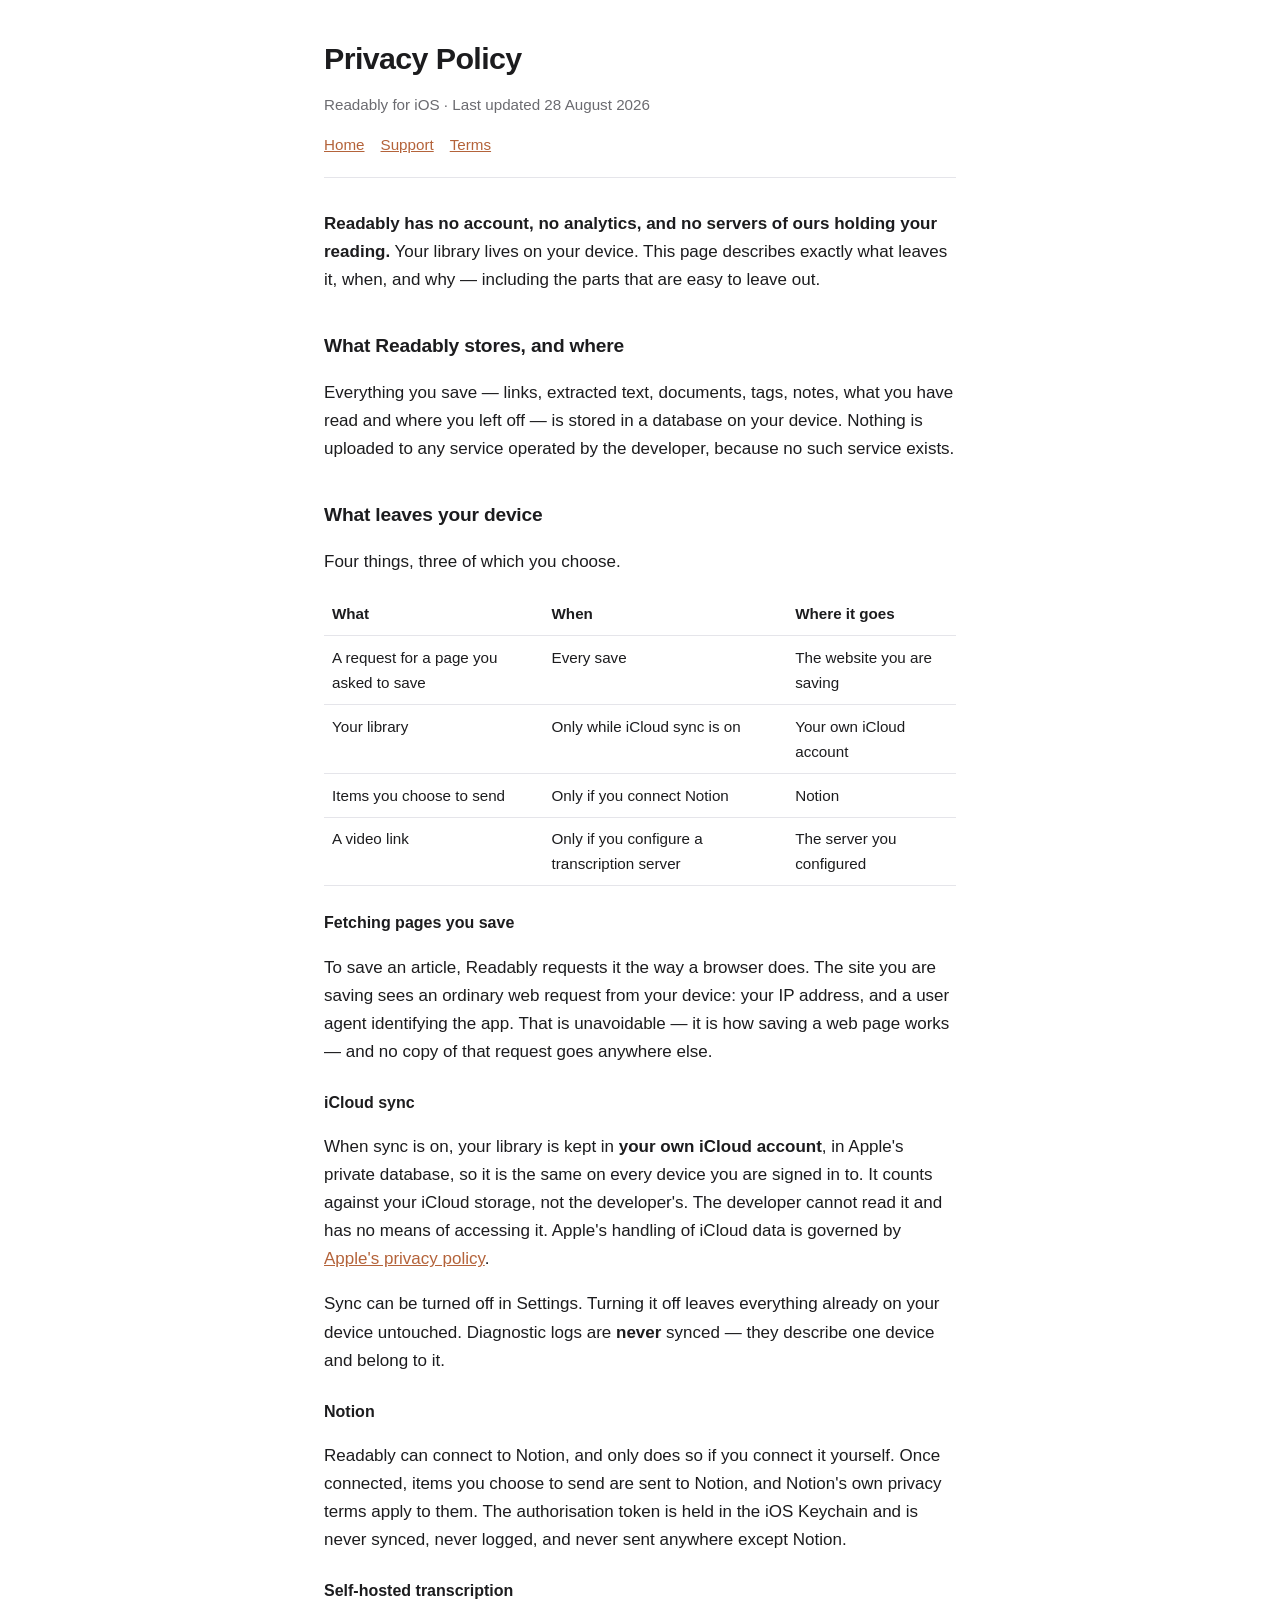
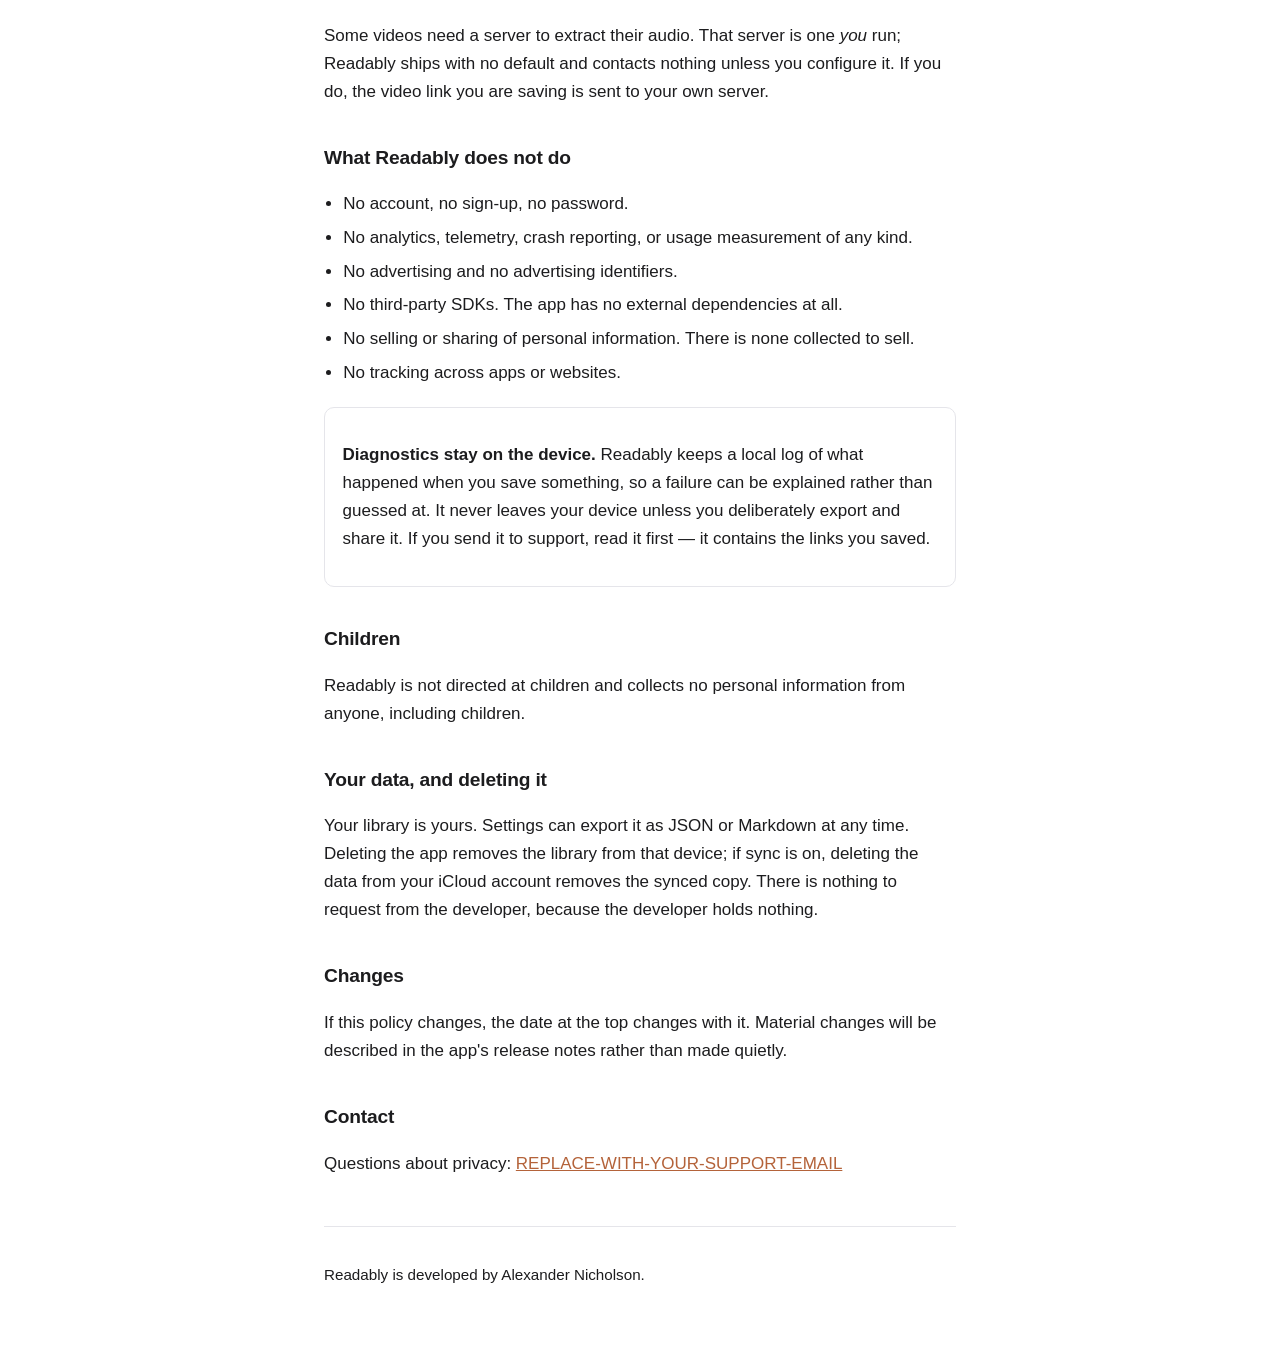
==== privacy.html @ fb73b1f8 "Privacy policy, support and terms for Readably Needed before external TestFlight: App Store Connect " ====
<!doctype html>
<html lang="en"><head>
<meta charset="utf-8"><meta name="viewport" content="width=device-width, initial-scale=1">
<title>Readably — Privacy Policy</title><link rel="stylesheet" href="style.css">
</head><body>
<header>
<h1>Privacy Policy</h1>
<p class="muted">Readably for iOS · Last updated 28 August 2026</p>
<nav class="muted"><a href="index.html">Home</a><a href="support.html">Support</a><a href="terms.html">Terms</a></nav>
</header>

<p><strong>Readably has no account, no analytics, and no servers of ours holding your
reading.</strong> Your library lives on your device. This page describes exactly what
leaves it, when, and why — including the parts that are easy to leave out.</p>

<h2>What Readably stores, and where</h2>
<p>Everything you save — links, extracted text, documents, tags, notes, what you have read
and where you left off — is stored in a database on your device. Nothing is uploaded to any
service operated by the developer, because no such service exists.</p>

<h2>What leaves your device</h2>
<p>Four things, three of which you choose.</p>

<table>
<tr><th>What</th><th>When</th><th>Where it goes</th></tr>
<tr><td>A request for a page you asked to save</td><td>Every save</td><td>The website you are saving</td></tr>
<tr><td>Your library</td><td>Only while iCloud sync is on</td><td>Your own iCloud account</td></tr>
<tr><td>Items you choose to send</td><td>Only if you connect Notion</td><td>Notion</td></tr>
<tr><td>A video link</td><td>Only if you configure a transcription server</td><td>The server you configured</td></tr>
</table>

<h3>Fetching pages you save</h3>
<p>To save an article, Readably requests it the way a browser does. The site you are saving
sees an ordinary web request from your device: your IP address, and a user agent
identifying the app. That is unavoidable — it is how saving a web page works — and no
copy of that request goes anywhere else.</p>

<h3>iCloud sync</h3>
<p>When sync is on, your library is kept in <strong>your own iCloud account</strong>, in
Apple's private database, so it is the same on every device you are signed in to. It counts
against your iCloud storage, not the developer's. The developer cannot read it and has no
means of accessing it. Apple's handling of iCloud data is governed by
<a href="https://www.apple.com/legal/privacy/">Apple's privacy policy</a>.</p>
<p>Sync can be turned off in Settings. Turning it off leaves everything already on your
device untouched. Diagnostic logs are <strong>never</strong> synced — they describe one
device and belong to it.</p>

<h3>Notion</h3>
<p>Readably can connect to Notion, and only does so if you connect it yourself. Once
connected, items you choose to send are sent to Notion, and Notion's own privacy terms
apply to them. The authorisation token is held in the iOS Keychain and is never synced,
never logged, and never sent anywhere except Notion.</p>

<h3>Self-hosted transcription</h3>
<p>Some videos need a server to extract their audio. That server is one <em>you</em> run;
Readably ships with no default and contacts nothing unless you configure it. If you do, the
video link you are saving is sent to your own server.</p>

<h2>What Readably does not do</h2>
<ul>
<li>No account, no sign-up, no password.</li>
<li>No analytics, telemetry, crash reporting, or usage measurement of any kind.</li>
<li>No advertising and no advertising identifiers.</li>
<li>No third-party SDKs. The app has no external dependencies at all.</li>
<li>No selling or sharing of personal information. There is none collected to sell.</li>
<li>No tracking across apps or websites.</li>
</ul>

<div class="box">
<p><strong>Diagnostics stay on the device.</strong> Readably keeps a local log of what
happened when you save something, so a failure can be explained rather than guessed at. It
never leaves your device unless you deliberately export and share it. If you send it to
support, read it first — it contains the links you saved.</p>
</div>

<h2>Children</h2>
<p>Readably is not directed at children and collects no personal information from anyone,
including children.</p>

<h2>Your data, and deleting it</h2>
<p>Your library is yours. Settings can export it as JSON or Markdown at any time. Deleting
the app removes the library from that device; if sync is on, deleting the data from your
iCloud account removes the synced copy. There is nothing to request from the developer,
because the developer holds nothing.</p>

<h2>Changes</h2>
<p>If this policy changes, the date at the top changes with it. Material changes will be
described in the app's release notes rather than made quietly.</p>

<h2>Contact</h2>
<p>Questions about privacy: <a href="mailto:REPLACE-WITH-YOUR-SUPPORT-EMAIL">REPLACE-WITH-YOUR-SUPPORT-EMAIL</a></p>

<footer class="muted"><p>Readably is developed by Alexander Nicholson.</p></footer>
</body></html>
---- style.css ----
:root {
  --bg: #ffffff; --fg: #1c1c1e; --muted: #6b6b70;
  --rule: #e5e5ea; --accent: #b4633a;
}
@media (prefers-color-scheme: dark) {
  :root { --bg: #131315; --fg: #ececee; --muted: #9a9aa0; --rule: #2c2c2f; --accent: #e08a5c; }
}
* { box-sizing: border-box; }
body {
  margin: 0 auto; padding: 2.5rem 1.25rem 4rem; max-width: 42rem;
  background: var(--bg); color: var(--fg);
  font: 17px/1.65 -apple-system, BlinkMacSystemFont, "Segoe UI", Helvetica, Arial, sans-serif;
}
header { border-bottom: 1px solid var(--rule); padding-bottom: 1.25rem; margin-bottom: 2rem; }
h1 { font-size: 1.9rem; line-height: 1.2; margin: 0 0 .4rem; letter-spacing: -0.02em; }
h2 { font-size: 1.2rem; margin: 2.25rem 0 .6rem; letter-spacing: -0.01em; }
h3 { font-size: 1rem; margin: 1.5rem 0 .4rem; }
p, li { color: var(--fg); }
a { color: var(--accent); }
.muted { color: var(--muted); font-size: .95rem; }
nav a { margin-right: 1rem; }
ul { padding-left: 1.2rem; }
li { margin: .35rem 0; }
table { border-collapse: collapse; width: 100%; margin: 1rem 0; font-size: .95rem; }
th, td { text-align: left; padding: .55rem .5rem; border-bottom: 1px solid var(--rule); vertical-align: top; }
th { font-weight: 600; }
.box { border: 1px solid var(--rule); border-radius: 10px; padding: 1rem 1.1rem; margin: 1.25rem 0; }
footer { margin-top: 3rem; padding-top: 1.25rem; border-top: 1px solid var(--rule); }
code { font-size: .9em; background: rgba(128,128,128,.14); padding: .1em .35em; border-radius: 4px; }
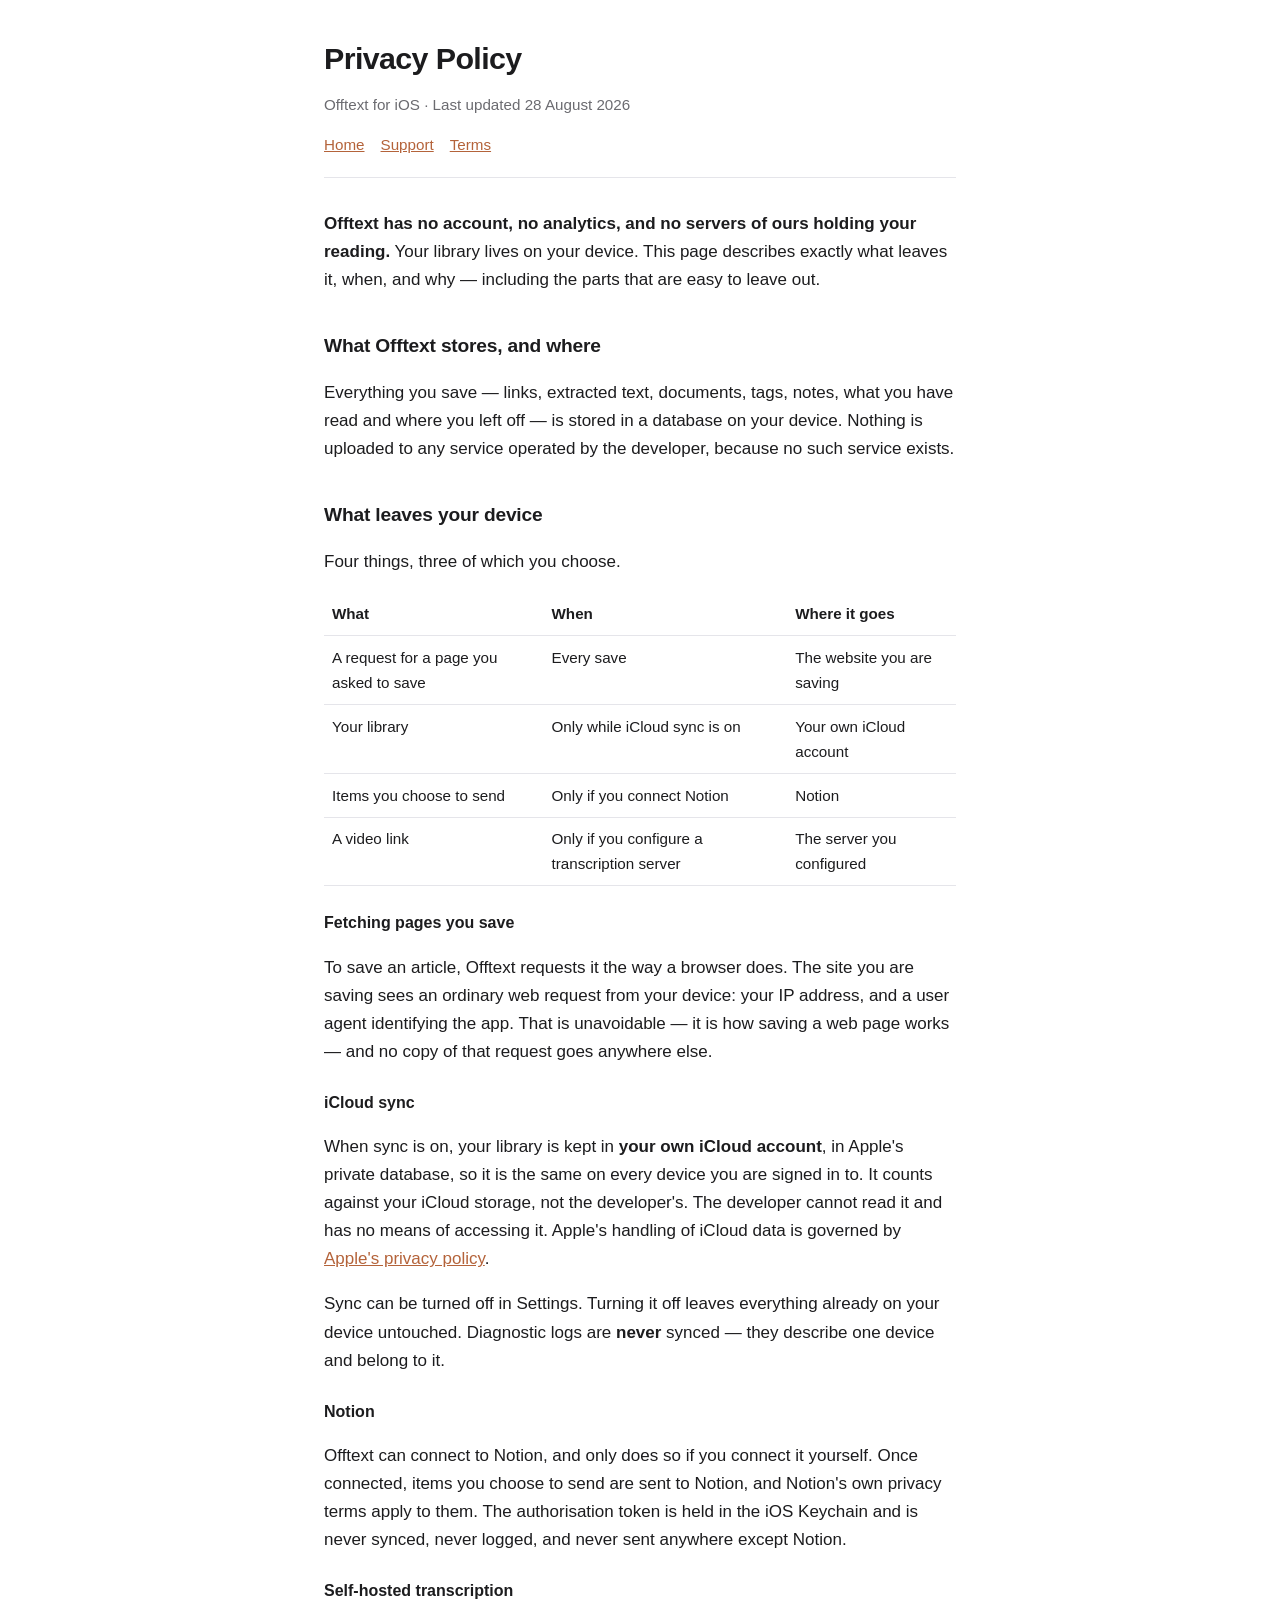
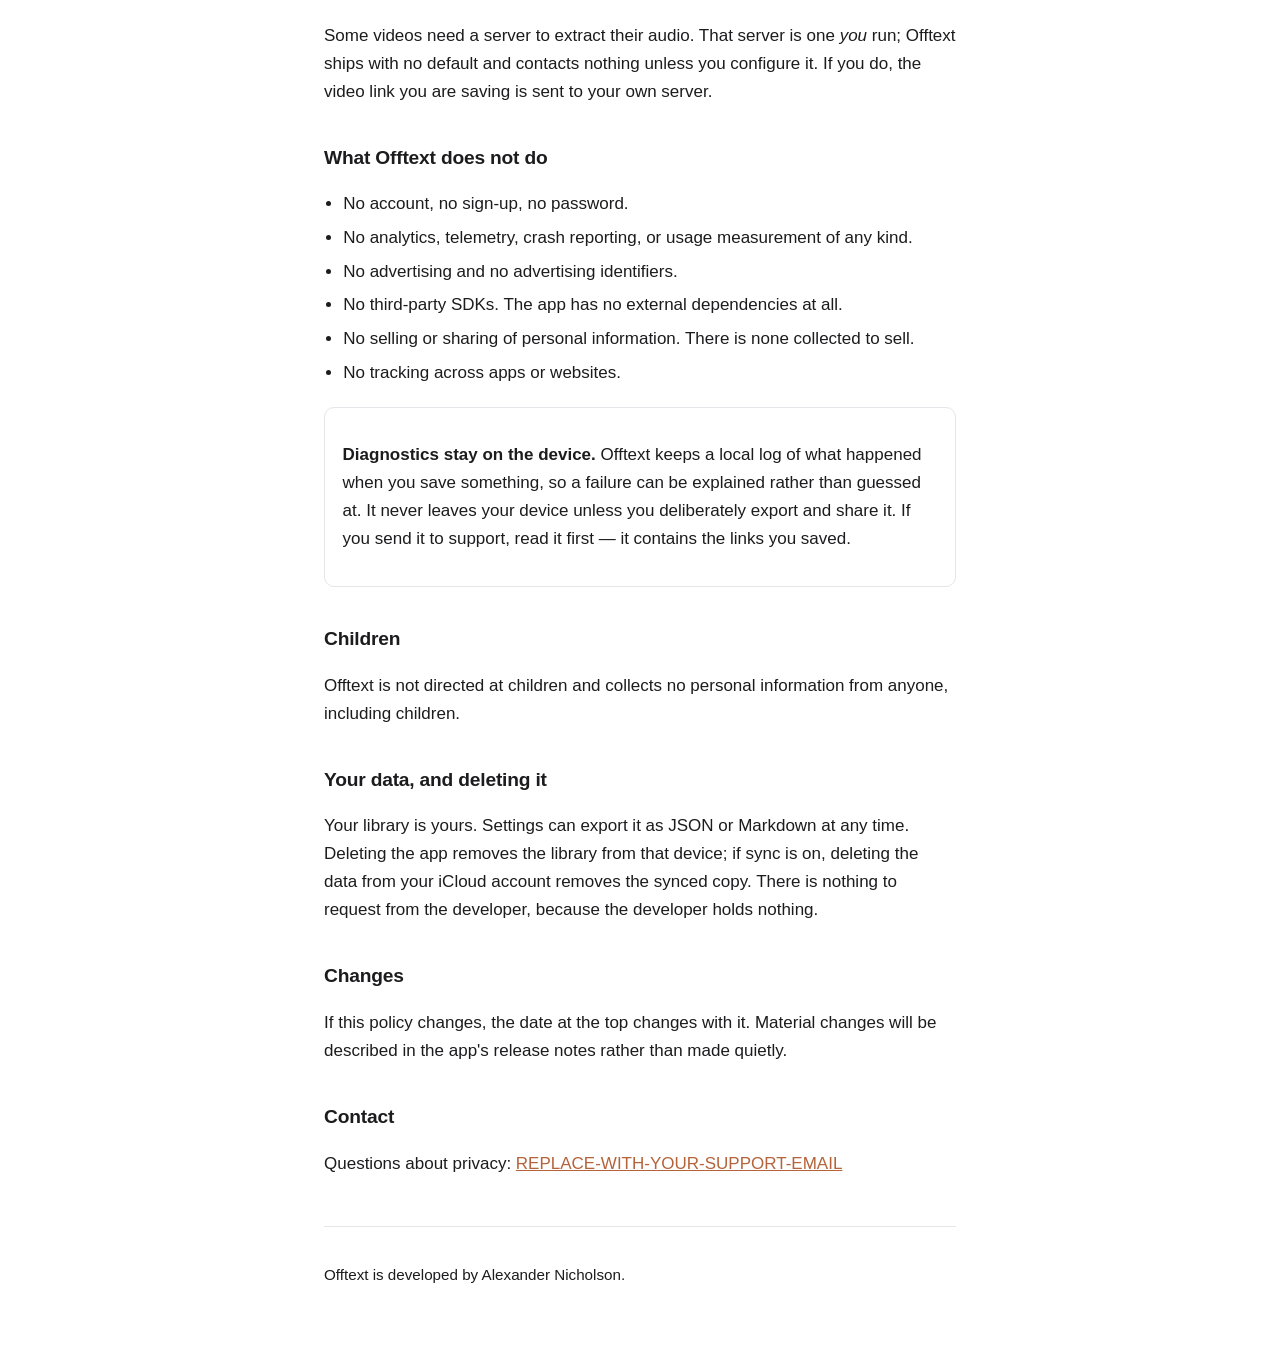
==== commit 37cfae58: "Rename Readably to Offtext Co-Authored-By: Claude Fable 5.2 <noreply@anthropic.com> Claude-Session: " ====
--- a/privacy.html
+++ b/privacy.html
@@ -1,19 +1,19 @@
 <!doctype html>
 <html lang="en"><head>
 <meta charset="utf-8"><meta name="viewport" content="width=device-width, initial-scale=1">
-<title>Readably — Privacy Policy</title><link rel="stylesheet" href="style.css">
+<title>Offtext — Privacy Policy</title><link rel="stylesheet" href="style.css">
 </head><body>
 <header>
 <h1>Privacy Policy</h1>
-<p class="muted">Readably for iOS · Last updated 28 August 2026</p>
+<p class="muted">Offtext for iOS · Last updated 28 August 2026</p>
 <nav class="muted"><a href="index.html">Home</a><a href="support.html">Support</a><a href="terms.html">Terms</a></nav>
 </header>
 
-<p><strong>Readably has no account, no analytics, and no servers of ours holding your
+<p><strong>Offtext has no account, no analytics, and no servers of ours holding your
 reading.</strong> Your library lives on your device. This page describes exactly what
 leaves it, when, and why — including the parts that are easy to leave out.</p>
 
-<h2>What Readably stores, and where</h2>
+<h2>What Offtext stores, and where</h2>
 <p>Everything you save — links, extracted text, documents, tags, notes, what you have read
 and where you left off — is stored in a database on your device. Nothing is uploaded to any
 service operated by the developer, because no such service exists.</p>
@@ -30,7 +30,7 @@
 </table>
 
 <h3>Fetching pages you save</h3>
-<p>To save an article, Readably requests it the way a browser does. The site you are saving
+<p>To save an article, Offtext requests it the way a browser does. The site you are saving
 sees an ordinary web request from your device: your IP address, and a user agent
 identifying the app. That is unavoidable — it is how saving a web page works — and no
 copy of that request goes anywhere else.</p>
@@ -46,17 +46,17 @@
 device and belong to it.</p>
 
 <h3>Notion</h3>
-<p>Readably can connect to Notion, and only does so if you connect it yourself. Once
+<p>Offtext can connect to Notion, and only does so if you connect it yourself. Once
 connected, items you choose to send are sent to Notion, and Notion's own privacy terms
 apply to them. The authorisation token is held in the iOS Keychain and is never synced,
 never logged, and never sent anywhere except Notion.</p>
 
 <h3>Self-hosted transcription</h3>
 <p>Some videos need a server to extract their audio. That server is one <em>you</em> run;
-Readably ships with no default and contacts nothing unless you configure it. If you do, the
+Offtext ships with no default and contacts nothing unless you configure it. If you do, the
 video link you are saving is sent to your own server.</p>
 
-<h2>What Readably does not do</h2>
+<h2>What Offtext does not do</h2>
 <ul>
 <li>No account, no sign-up, no password.</li>
 <li>No analytics, telemetry, crash reporting, or usage measurement of any kind.</li>
@@ -67,14 +67,14 @@
 </ul>
 
 <div class="box">
-<p><strong>Diagnostics stay on the device.</strong> Readably keeps a local log of what
+<p><strong>Diagnostics stay on the device.</strong> Offtext keeps a local log of what
 happened when you save something, so a failure can be explained rather than guessed at. It
 never leaves your device unless you deliberately export and share it. If you send it to
 support, read it first — it contains the links you saved.</p>
 </div>
 
 <h2>Children</h2>
-<p>Readably is not directed at children and collects no personal information from anyone,
+<p>Offtext is not directed at children and collects no personal information from anyone,
 including children.</p>
 
 <h2>Your data, and deleting it</h2>
@@ -90,5 +90,5 @@
 <h2>Contact</h2>
 <p>Questions about privacy: <a href="mailto:REPLACE-WITH-YOUR-SUPPORT-EMAIL">REPLACE-WITH-YOUR-SUPPORT-EMAIL</a></p>
 
-<footer class="muted"><p>Readably is developed by Alexander Nicholson.</p></footer>
+<footer class="muted"><p>Offtext is developed by Alexander Nicholson.</p></footer>
 </body></html>
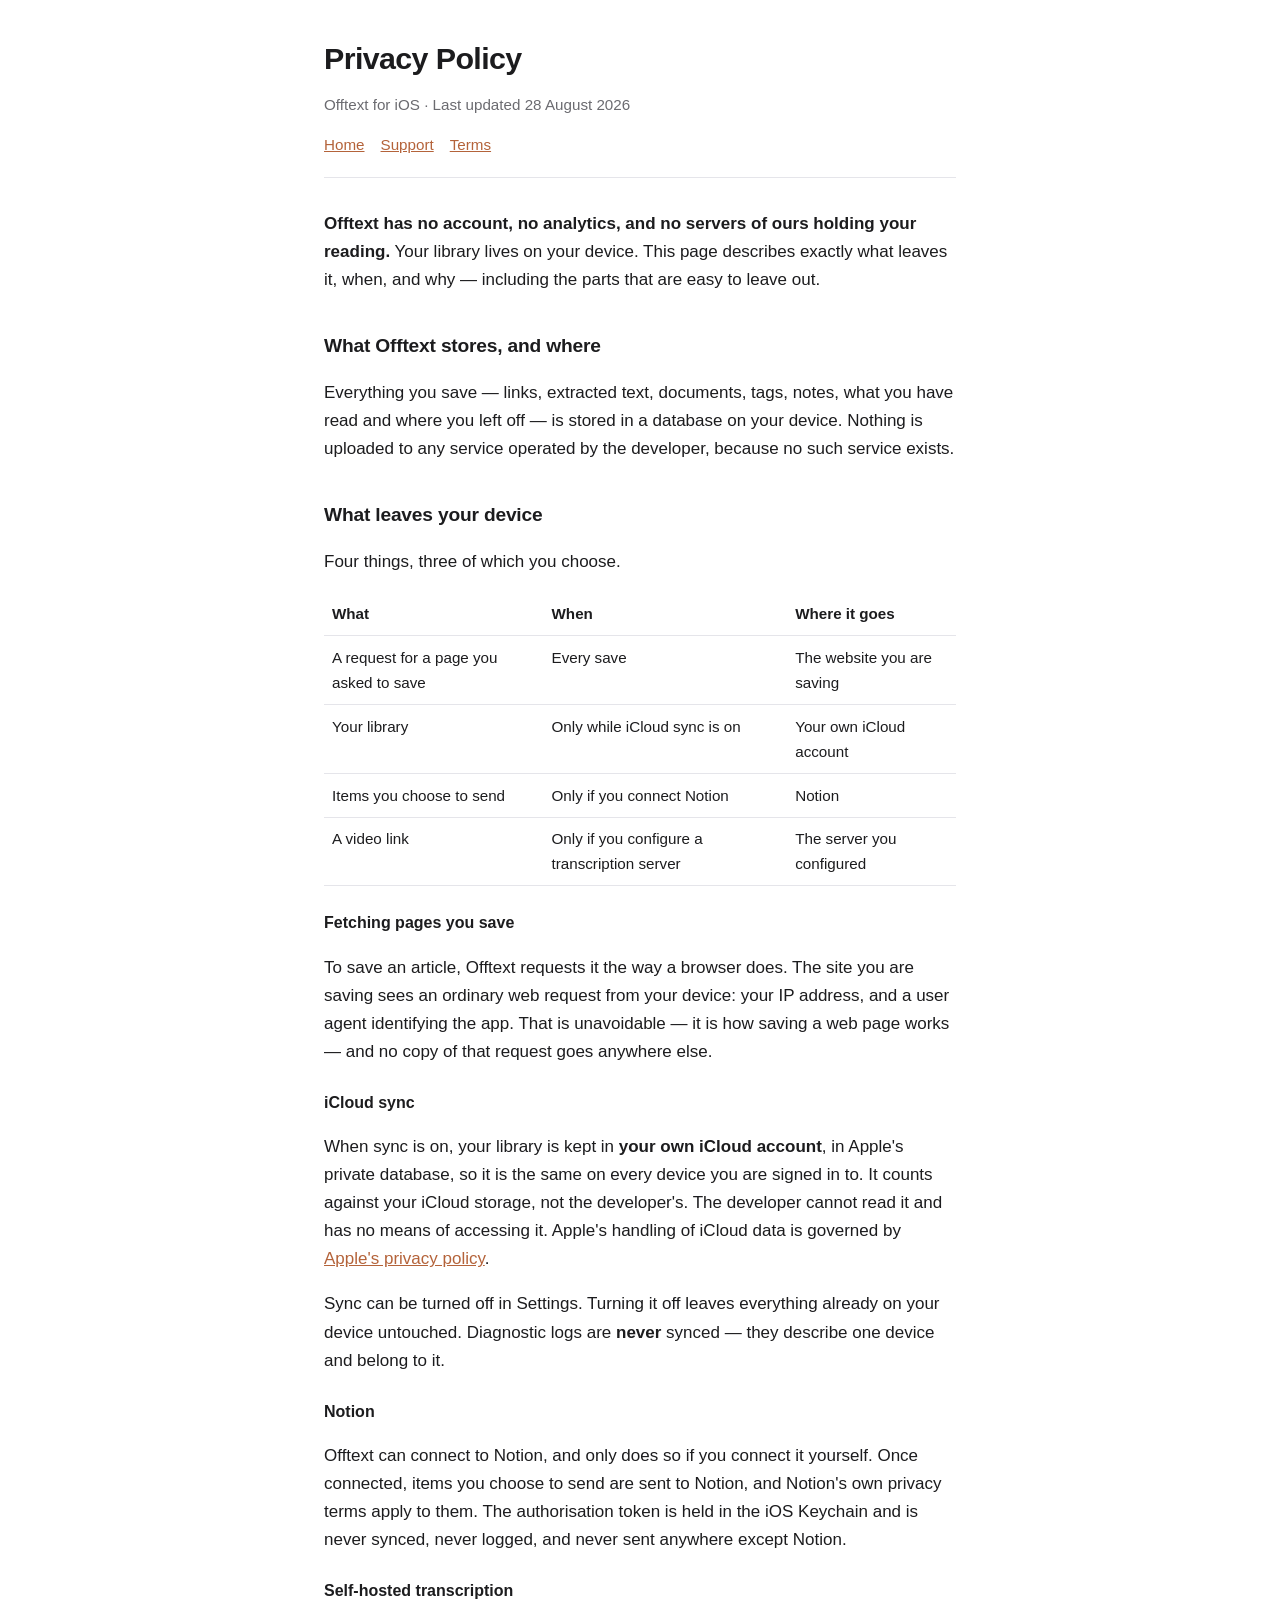
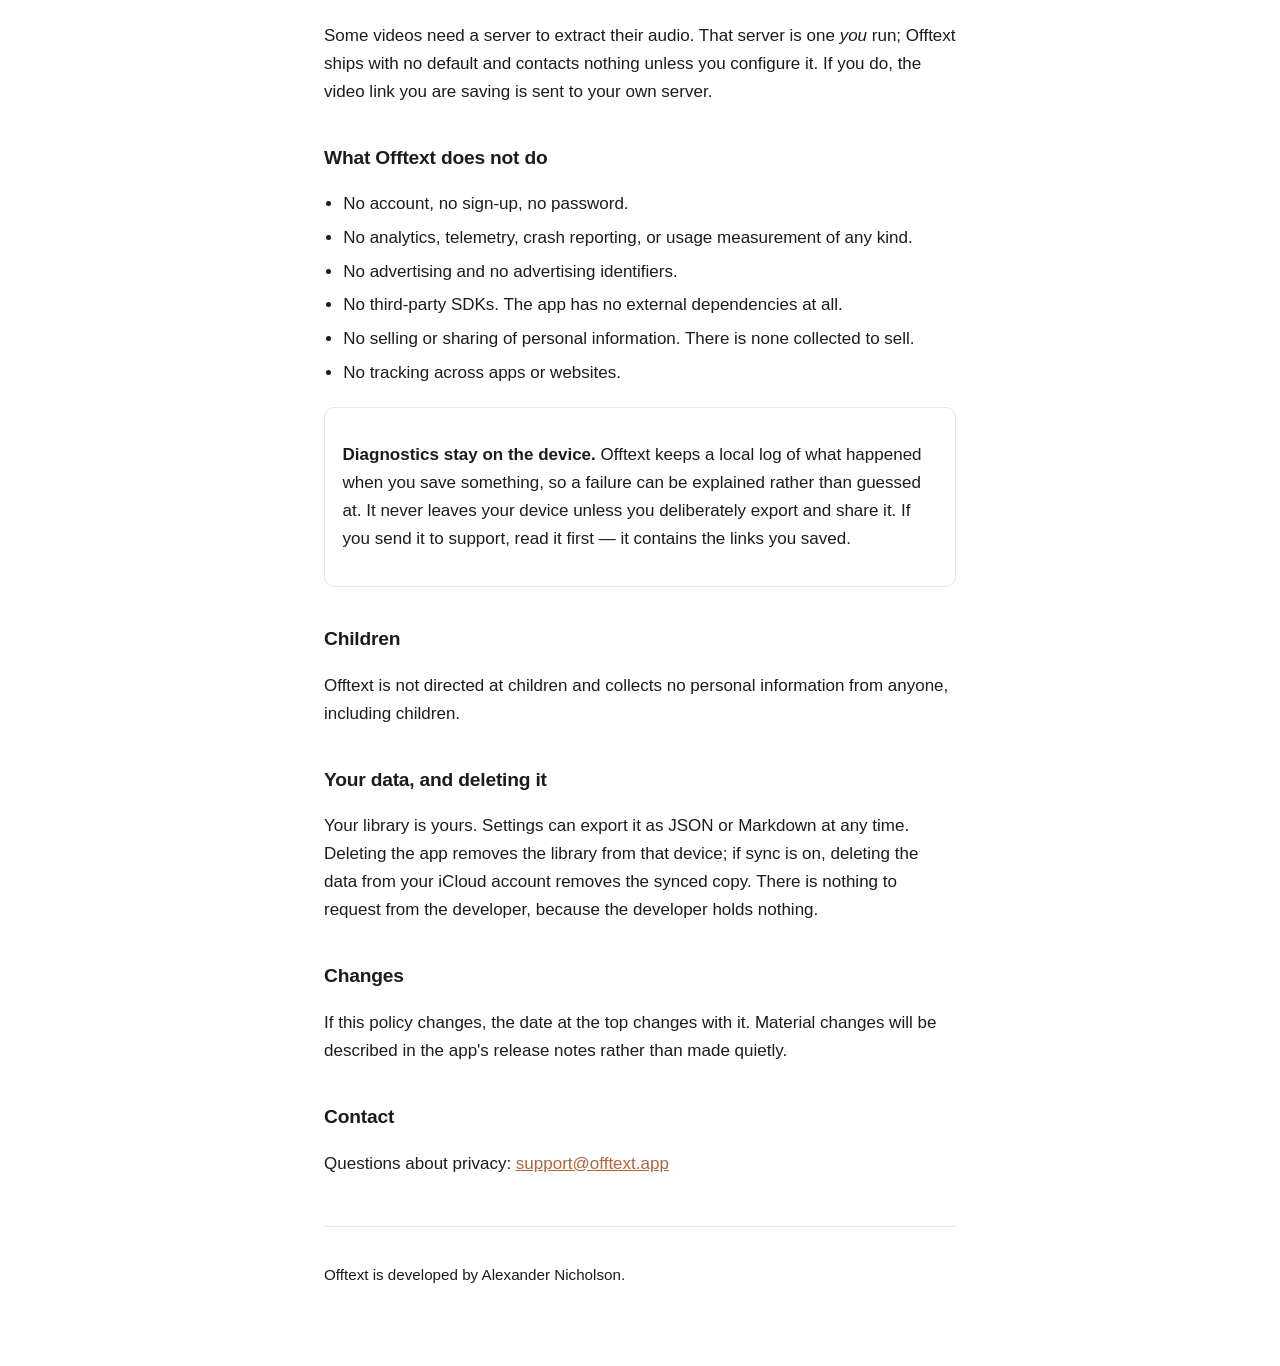
==== commit e9f6f0f3: "Add the support address: support@offtext.app Co-Authored-By: Claude Fable 5.2 <noreply@anthropic.com" ====
--- a/privacy.html
+++ b/privacy.html
@@ -88,7 +88,7 @@
 described in the app's release notes rather than made quietly.</p>
 
 <h2>Contact</h2>
-<p>Questions about privacy: <a href="mailto:REPLACE-WITH-YOUR-SUPPORT-EMAIL">REPLACE-WITH-YOUR-SUPPORT-EMAIL</a></p>
+<p>Questions about privacy: <a href="mailto:support@offtext.app">support@offtext.app</a></p>
 
 <footer class="muted"><p>Offtext is developed by Alexander Nicholson.</p></footer>
 </body></html>
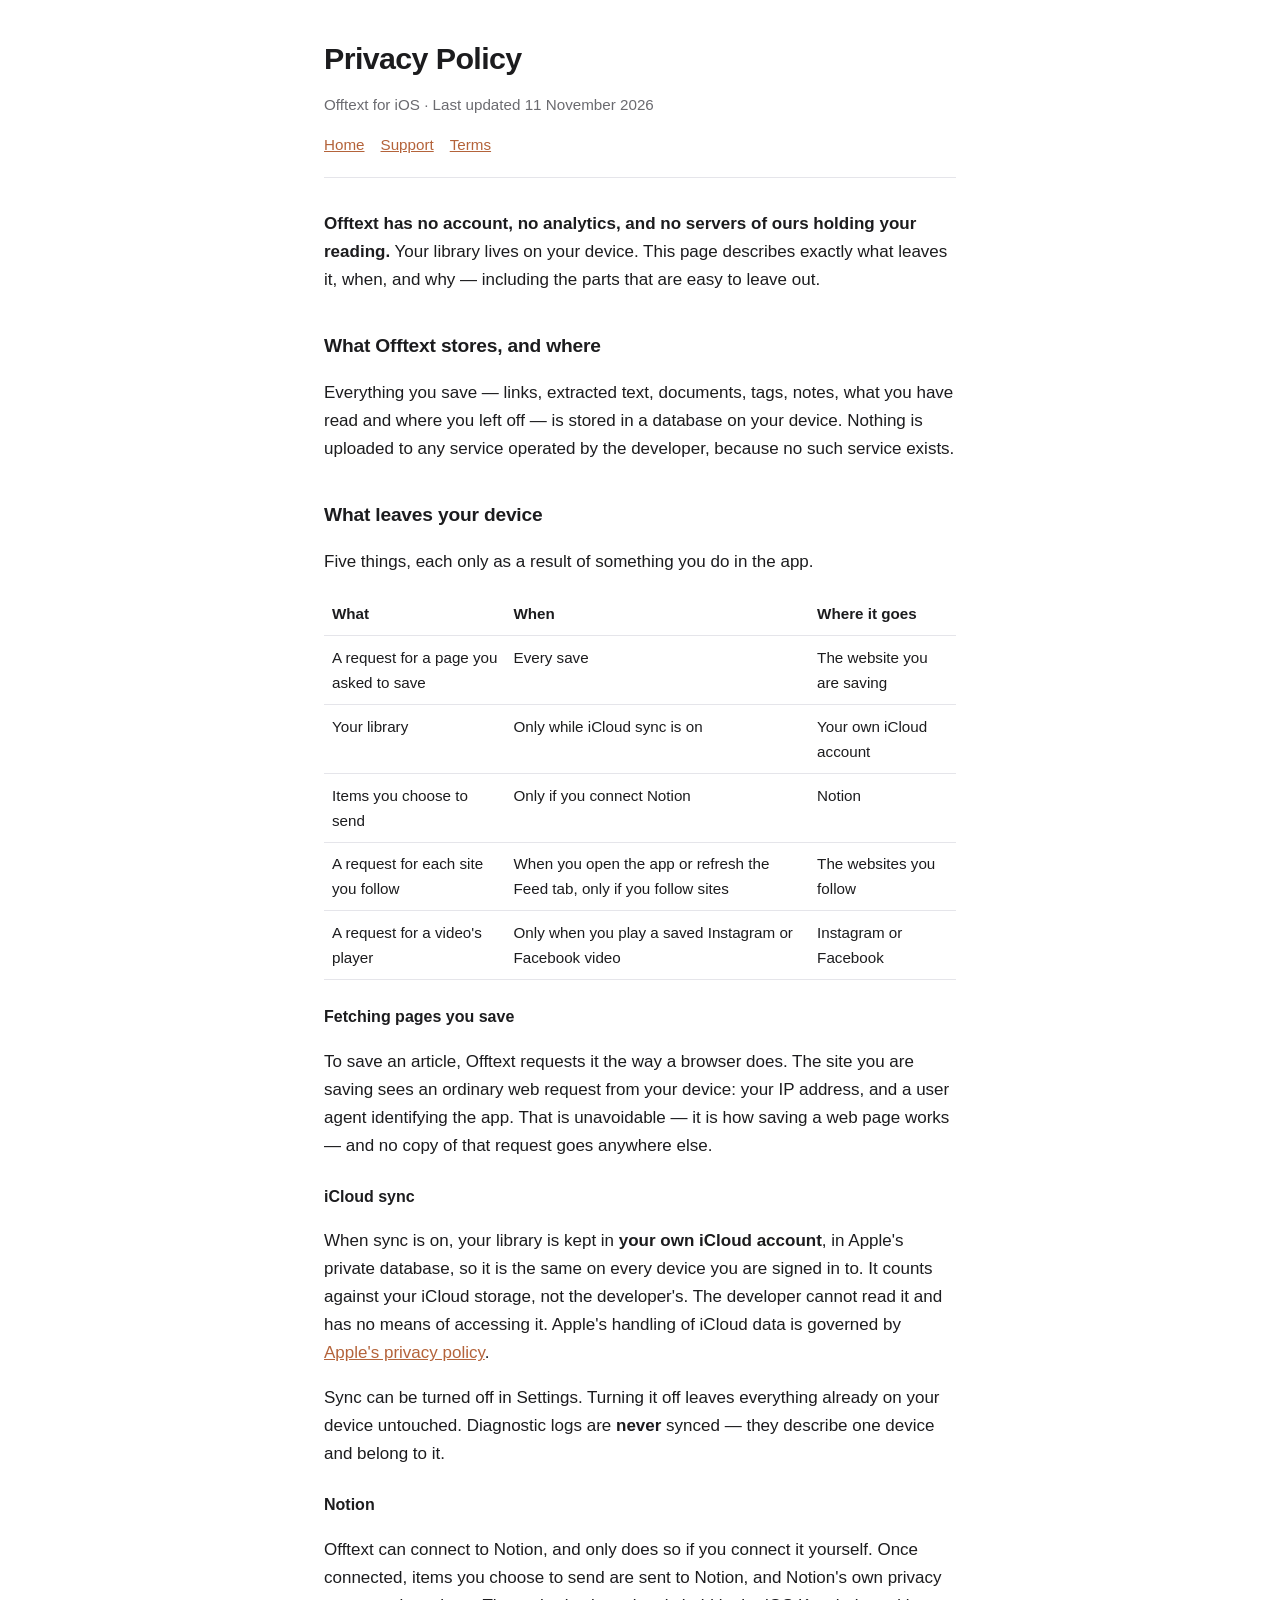
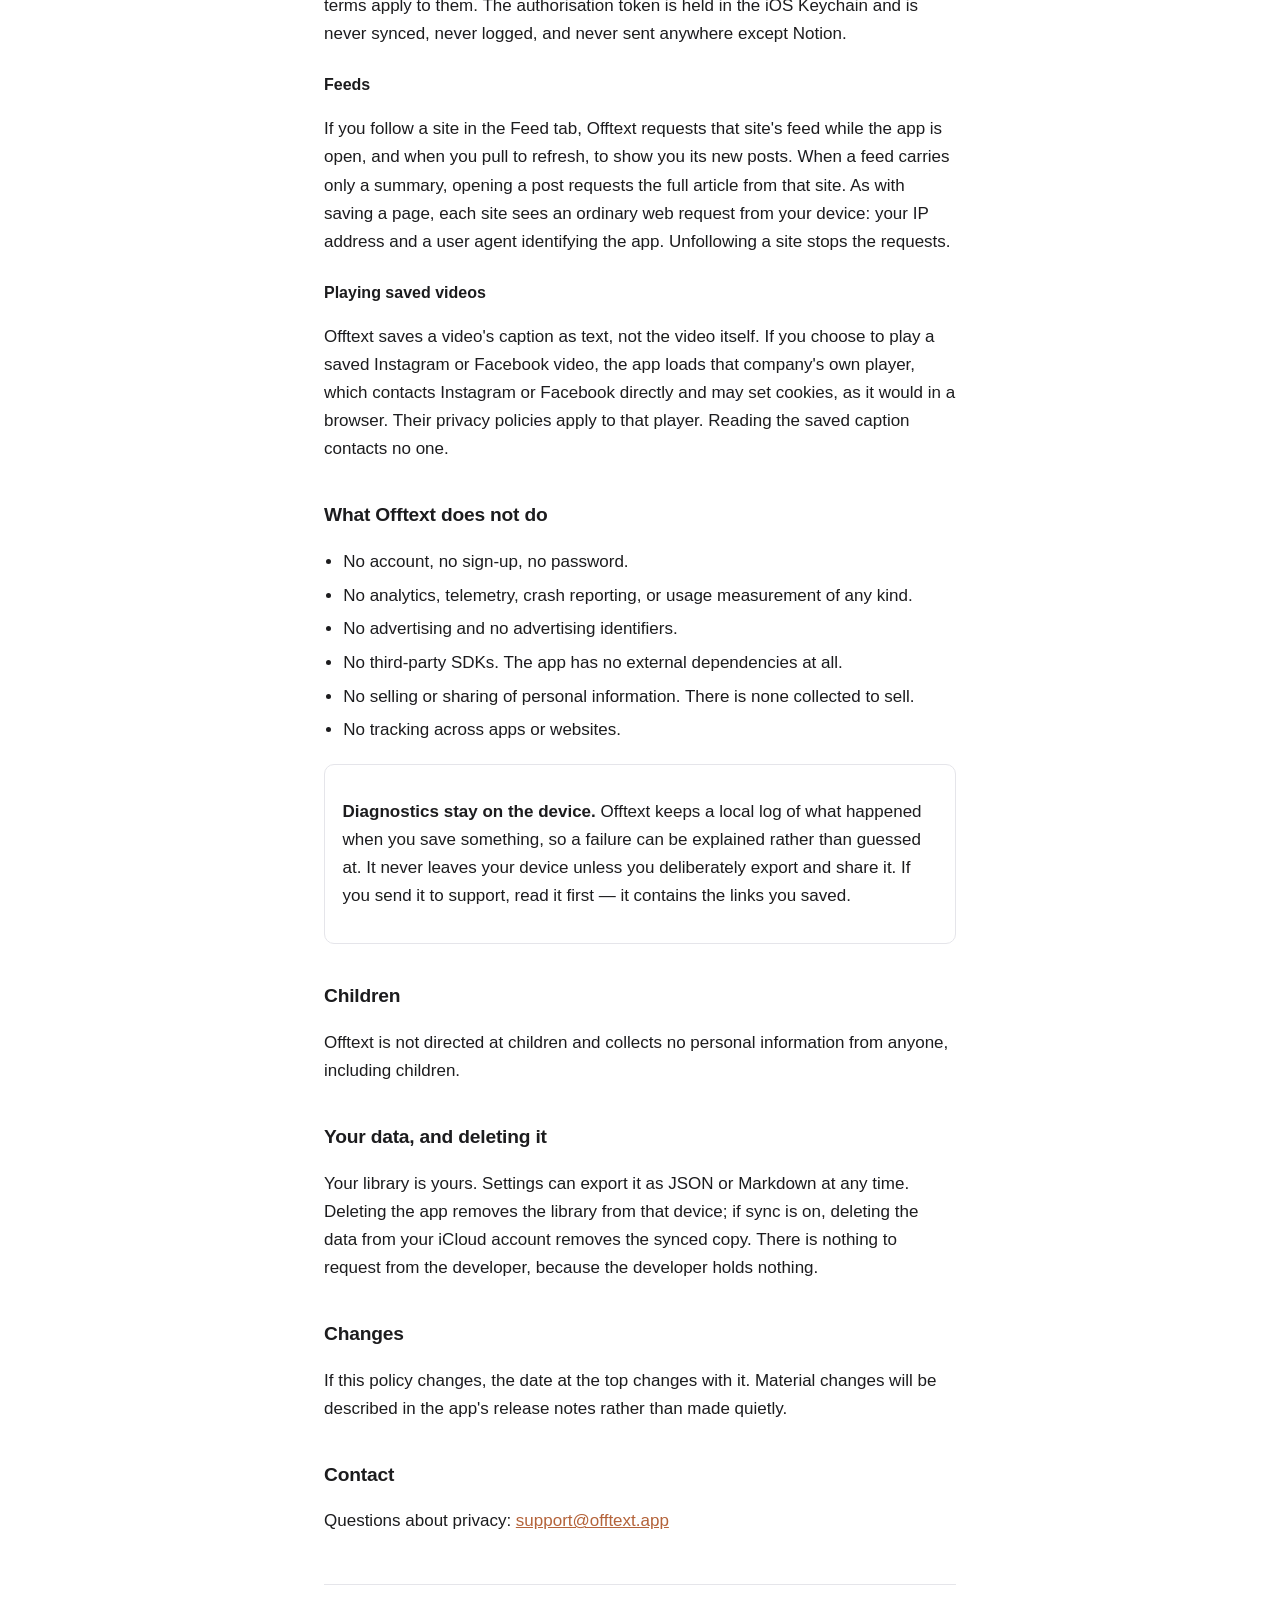
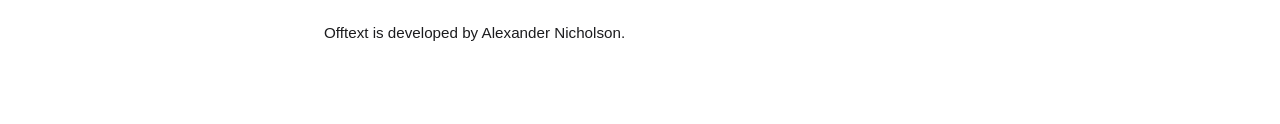
==== commit b487abb1: "Privacy policy: add Feeds and video playback, remove the transcription server The app has no server " ====
--- a/privacy.html
+++ b/privacy.html
@@ -5,7 +5,7 @@
 </head><body>
 <header>
 <h1>Privacy Policy</h1>
-<p class="muted">Offtext for iOS · Last updated 28 August 2026</p>
+<p class="muted">Offtext for iOS · Last updated 11 November 2026</p>
 <nav class="muted"><a href="index.html">Home</a><a href="support.html">Support</a><a href="terms.html">Terms</a></nav>
 </header>
 
@@ -19,14 +19,15 @@
 service operated by the developer, because no such service exists.</p>
 
 <h2>What leaves your device</h2>
-<p>Four things, three of which you choose.</p>
+<p>Five things, each only as a result of something you do in the app.</p>
 
 <table>
 <tr><th>What</th><th>When</th><th>Where it goes</th></tr>
 <tr><td>A request for a page you asked to save</td><td>Every save</td><td>The website you are saving</td></tr>
 <tr><td>Your library</td><td>Only while iCloud sync is on</td><td>Your own iCloud account</td></tr>
 <tr><td>Items you choose to send</td><td>Only if you connect Notion</td><td>Notion</td></tr>
-<tr><td>A video link</td><td>Only if you configure a transcription server</td><td>The server you configured</td></tr>
+<tr><td>A request for each site you follow</td><td>When you open the app or refresh the Feed tab, only if you follow sites</td><td>The websites you follow</td></tr>
+<tr><td>A request for a video's player</td><td>Only when you play a saved Instagram or Facebook video</td><td>Instagram or Facebook</td></tr>
 </table>
 
 <h3>Fetching pages you save</h3>
@@ -51,10 +52,18 @@
 apply to them. The authorisation token is held in the iOS Keychain and is never synced,
 never logged, and never sent anywhere except Notion.</p>
 
-<h3>Self-hosted transcription</h3>
-<p>Some videos need a server to extract their audio. That server is one <em>you</em> run;
-Offtext ships with no default and contacts nothing unless you configure it. If you do, the
-video link you are saving is sent to your own server.</p>
+<h3>Feeds</h3>
+<p>If you follow a site in the Feed tab, Offtext requests that site's feed while the app is
+open, and when you pull to refresh, to show you its new posts. When a feed carries only a
+summary, opening a post requests the full article from that site. As with saving a page,
+each site sees an ordinary web request from your device: your IP address and a user agent
+identifying the app. Unfollowing a site stops the requests.</p>
+
+<h3>Playing saved videos</h3>
+<p>Offtext saves a video's caption as text, not the video itself. If you choose to play a
+saved Instagram or Facebook video, the app loads that company's own player, which contacts
+Instagram or Facebook directly and may set cookies, as it would in a browser. Their privacy
+policies apply to that player. Reading the saved caption contacts no one.</p>
 
 <h2>What Offtext does not do</h2>
 <ul>
